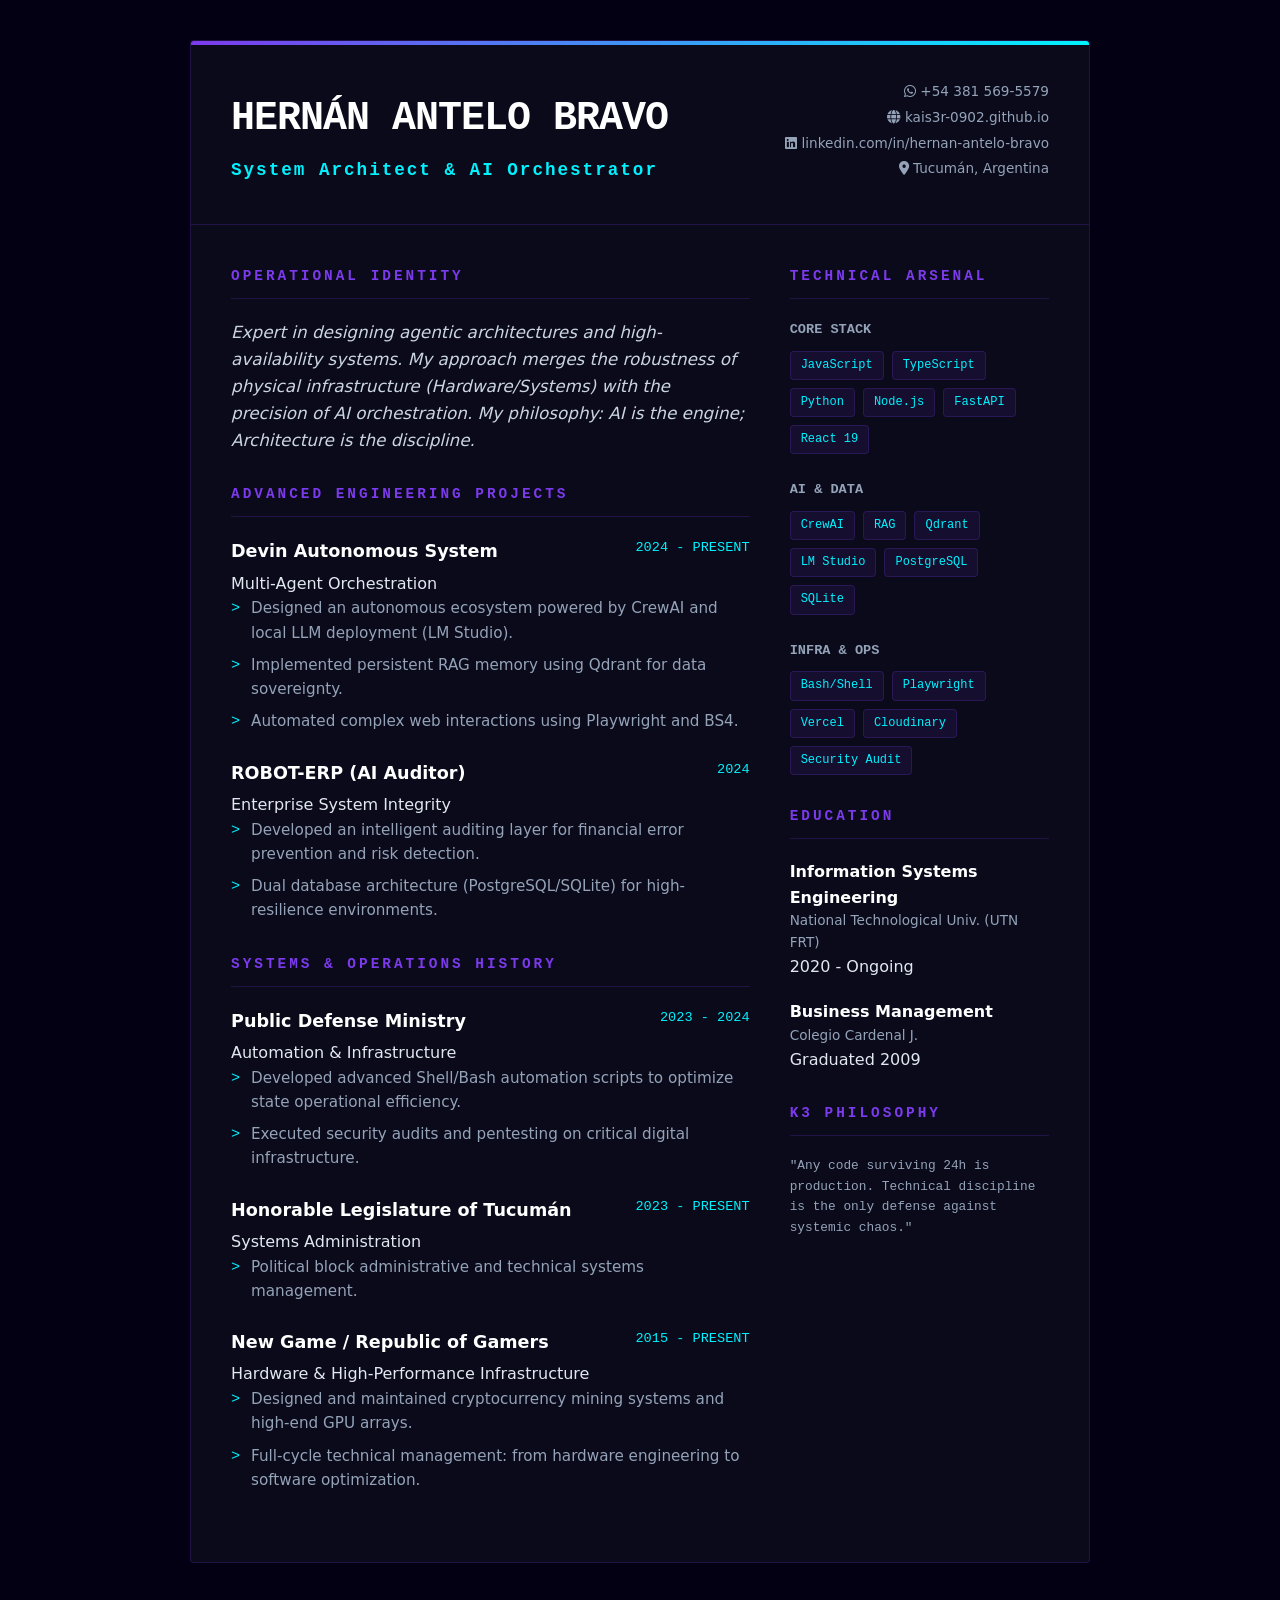
==== CV_EN.html @ 4318dacd "feat: implement premium strategic CVs (ES/EN) and integrate into portfolio" ====
<!DOCTYPE html>
<html lang="en">
<head>
    <meta charset="UTF-8">
    <meta name="viewport" content="width=device-width, initial-scale=1.0">
    <title>CV Hernán Antelo Bravo - System Architect</title>
    <link rel="stylesheet" href="cv-style.css">
    <link rel="stylesheet" href="https://cdnjs.cloudflare.com/ajax/libs/font-awesome/6.5.1/css/all.min.css">
</head>
<body>
    <div class="cv-container">
        <header>
            <div class="header-info">
                <h1>Hernán Antelo Bravo</h1>
                <div class="title">System Architect & AI Orchestrator</div>
            </div>
            <div class="contact-info">
                <div><i class="fab fa-whatsapp"></i> +54 381 569-5579</div>
                <div><i class="fas fa-globe"></i> kais3r-0902.github.io</div>
                <div><i class="fab fa-linkedin"></i> linkedin.com/in/hernan-antelo-bravo</div>
                <div><i class="fas fa-location-dot"></i> Tucumán, Argentina</div>
            </div>
        </header>

        <div class="main-content">
            <div class="left-col">
                <section>
                    <h2>Operational Identity</h2>
                    <p class="summary-text">
                        Expert in designing agentic architectures and high-availability systems. My approach merges the robustness of physical infrastructure (Hardware/Systems) with the precision of AI orchestration. My philosophy: AI is the engine; Architecture is the discipline.
                    </p>
                </section>

                <section>
                    <h2>Advanced Engineering Projects</h2>
                    <div class="experience-item">
                        <div class="exp-header">
                            <h3>Devin Autonomous System</h3>
                            <span class="date">2024 - PRESENT</span>
                        </div>
                        <div class="company">Multi-Agent Orchestration</div>
                        <ul>
                            <li>Designed an autonomous ecosystem powered by CrewAI and local LLM deployment (LM Studio).</li>
                            <li>Implemented persistent RAG memory using Qdrant for data sovereignty.</li>
                            <li>Automated complex web interactions using Playwright and BS4.</li>
                        </ul>
                    </div>

                    <div class="experience-item">
                        <div class="exp-header">
                            <h3>ROBOT-ERP (AI Auditor)</h3>
                            <span class="date">2024</span>
                        </div>
                        <div class="company">Enterprise System Integrity</div>
                        <ul>
                            <li>Developed an intelligent auditing layer for financial error prevention and risk detection.</li>
                            <li>Dual database architecture (PostgreSQL/SQLite) for high-resilience environments.</li>
                        </ul>
                    </div>
                </section>

                <section>
                    <h2>Systems & Operations History</h2>
                    <div class="experience-item">
                        <div class="exp-header">
                            <h3>Public Defense Ministry</h3>
                            <span class="date">2023 - 2024</span>
                        </div>
                        <div class="company">Automation & Infrastructure</div>
                        <ul>
                            <li>Developed advanced Shell/Bash automation scripts to optimize state operational efficiency.</li>
                            <li>Executed security audits and pentesting on critical digital infrastructure.</li>
                        </ul>
                    </div>

                    <div class="experience-item">
                        <div class="exp-header">
                            <h3>Honorable Legislature of Tucumán</h3>
                            <span class="date">2023 - PRESENT</span>
                        </div>
                        <div class="company">Systems Administration</div>
                        <ul>
                            <li>Political block administrative and technical systems management.</li>
                        </ul>
                    </div>

                    <div class="experience-item">
                        <div class="exp-header">
                            <h3>New Game / Republic of Gamers</h3>
                            <span class="date">2015 - PRESENT</span>
                        </div>
                        <div class="company">Hardware & High-Performance Infrastructure</div>
                        <ul>
                            <li>Designed and maintained cryptocurrency mining systems and high-end GPU arrays.</li>
                            <li>Full-cycle technical management: from hardware engineering to software optimization.</li>
                        </ul>
                    </div>
                </section>
            </div>

            <div class="sidebar">
                <section>
                    <h2>Technical Arsenal</h2>
                    <div class="skill-group">
                        <h4>CORE STACK</h4>
                        <div class="skill-list">
                            <span>JavaScript</span><span>TypeScript</span><span>Python</span><span>Node.js</span><span>FastAPI</span><span>React 19</span>
                        </div>
                    </div>
                    <div class="skill-group">
                        <h4>AI & DATA</h4>
                        <div class="skill-list">
                            <span>CrewAI</span><span>RAG</span><span>Qdrant</span><span>LM Studio</span><span>PostgreSQL</span><span>SQLite</span>
                        </div>
                    </div>
                    <div class="skill-group">
                        <h4>INFRA & OPS</h4>
                        <div class="skill-list">
                            <span>Bash/Shell</span><span>Playwright</span><span>Vercel</span><span>Cloudinary</span><span>Security Audit</span>
                        </div>
                    </div>
                </section>

                <section>
                    <h2>Education</h2>
                    <div class="education-item">
                        <div class="edu-header">
                            <h4>Information Systems Engineering</h4>
                            <p>National Technological Univ. (UTN FRT)</p>
                            <span class="date">2020 - Ongoing</span>
                        </div>
                    </div>
                    <div class="education-item">
                        <div class="edu-header">
                            <h4>Business Management</h4>
                            <p>Colegio Cardenal J.</p>
                            <span class="date">Graduated 2009</span>
                        </div>
                    </div>
                </section>

                <section>
                    <h2>K3 Philosophy</h2>
                    <p style="font-size: 0.8rem; color: var(--text-dim); font-family: var(--font-mono);">
                        "Any code surviving 24h is production. Technical discipline is the only defense against systemic chaos."
                    </p>
                </section>
            </div>
        </div>
    </div>
</body>
</html>
---- cv-style.css ----
:root {
    --bg: #030014;
    --surface: #0a0a1a;
    --primary: #7c3aed;
    --secondary: #00f2fe;
    --text: #e2e8f0;
    --text-dim: #94a3b8;
    --border: rgba(124, 58, 237, 0.2);
    --font-main: 'Inter', system-ui, sans-serif;
    --font-mono: 'JetBrains Mono', monospace;
}

* {
    margin: 0;
    padding: 0;
    box-sizing: border-box;
}

body {
    background: var(--bg);
    color: var(--text);
    font-family: var(--font-main);
    line-height: 1.6;
    padding: 40px;
}

.cv-container {
    max-width: 900px;
    margin: 0 auto;
    background: var(--surface);
    border: 1px solid var(--border);
    border-radius: 4px;
    position: relative;
    overflow: hidden;
}

.cv-container::before {
    content: '';
    position: absolute;
    top: 0;
    left: 0;
    width: 100%;
    height: 4px;
    background: linear-gradient(90deg, var(--primary), var(--secondary));
}

header {
    padding: 40px;
    border-bottom: 1px solid var(--border);
    display: flex;
    justify-content: space-between;
    align-items: flex-end;
}

.header-info h1 {
    font-size: 2.5rem;
    font-family: var(--font-mono);
    letter-spacing: -1px;
    text-transform: uppercase;
    color: #fff;
    margin-bottom: 5px;
}

.header-info .title {
    color: var(--secondary);
    font-family: var(--font-mono);
    font-weight: 600;
    font-size: 1.1rem;
    letter-spacing: 2px;
}

.contact-info {
    text-align: right;
    font-size: 0.85rem;
    color: var(--text-dim);
}

.contact-info div {
    margin-bottom: 4px;
}

.main-content {
    display: grid;
    grid-template-columns: 2fr 1fr;
    gap: 40px;
    padding: 40px;
}

section {
    margin-bottom: 30px;
}

h2 {
    font-size: 0.9rem;
    text-transform: uppercase;
    letter-spacing: 3px;
    color: var(--primary);
    border-bottom: 1px solid var(--border);
    padding-bottom: 10px;
    margin-bottom: 20px;
    font-family: var(--font-mono);
}

.summary-text {
    font-size: 1.05rem;
    color: #cbd5e1;
    font-style: italic;
}

.experience-item {
    margin-bottom: 25px;
}

.exp-header {
    display: flex;
    justify-content: space-between;
    margin-bottom: 5px;
}

.exp-header h3 {
    font-size: 1.1rem;
    color: #fff;
}

.exp-header .date {
    font-size: 0.85rem;
    color: var(--secondary);
    font-family: var(--font-mono);
}

.exp-header .company {
    color: var(--text-dim);
    font-weight: 500;
    font-size: 0.9rem;
}

.experience-item ul {
    list-style: none;
    padding-left: 0;
}

.experience-item li {
    position: relative;
    padding-left: 20px;
    margin-bottom: 8px;
    font-size: 0.95rem;
    color: var(--text-dim);
}

.experience-item li::before {
    content: '>';
    position: absolute;
    left: 0;
    color: var(--secondary);
    font-family: var(--font-mono);
}

.sidebar h2 {
    margin-top: 0;
}

.skill-group {
    margin-bottom: 25px;
}

.skill-group h4 {
    font-size: 0.85rem;
    color: var(--text-dim);
    margin-bottom: 10px;
    font-family: var(--font-mono);
}

.skill-list {
    display: flex;
    flex-wrap: wrap;
    gap: 8px;
}

.skill-list span {
    background: rgba(124, 58, 237, 0.1);
    color: var(--secondary);
    padding: 4px 10px;
    border-radius: 4px;
    font-size: 0.75rem;
    border: 1px solid var(--border);
    font-family: var(--font-mono);
}

.education-item {
    margin-bottom: 20px;
}

.edu-header h4 {
    color: #fff;
    font-size: 1rem;
}

.edu-header p {
    color: var(--text-dim);
    font-size: 0.85rem;
}

@media print {
    body {
        padding: 0;
        background: #fff;
        color: #000;
    }
    .cv-container {
        border: none;
        max-width: 100%;
        background: #fff;
    }
    header, h2, .exp-header h3, .edu-header h4 {
        color: #000 !important;
    }
    .exp-header .date, .title, .skill-list span {
        color: #333 !important;
    }
    .cv-container::before { display: none; }
}
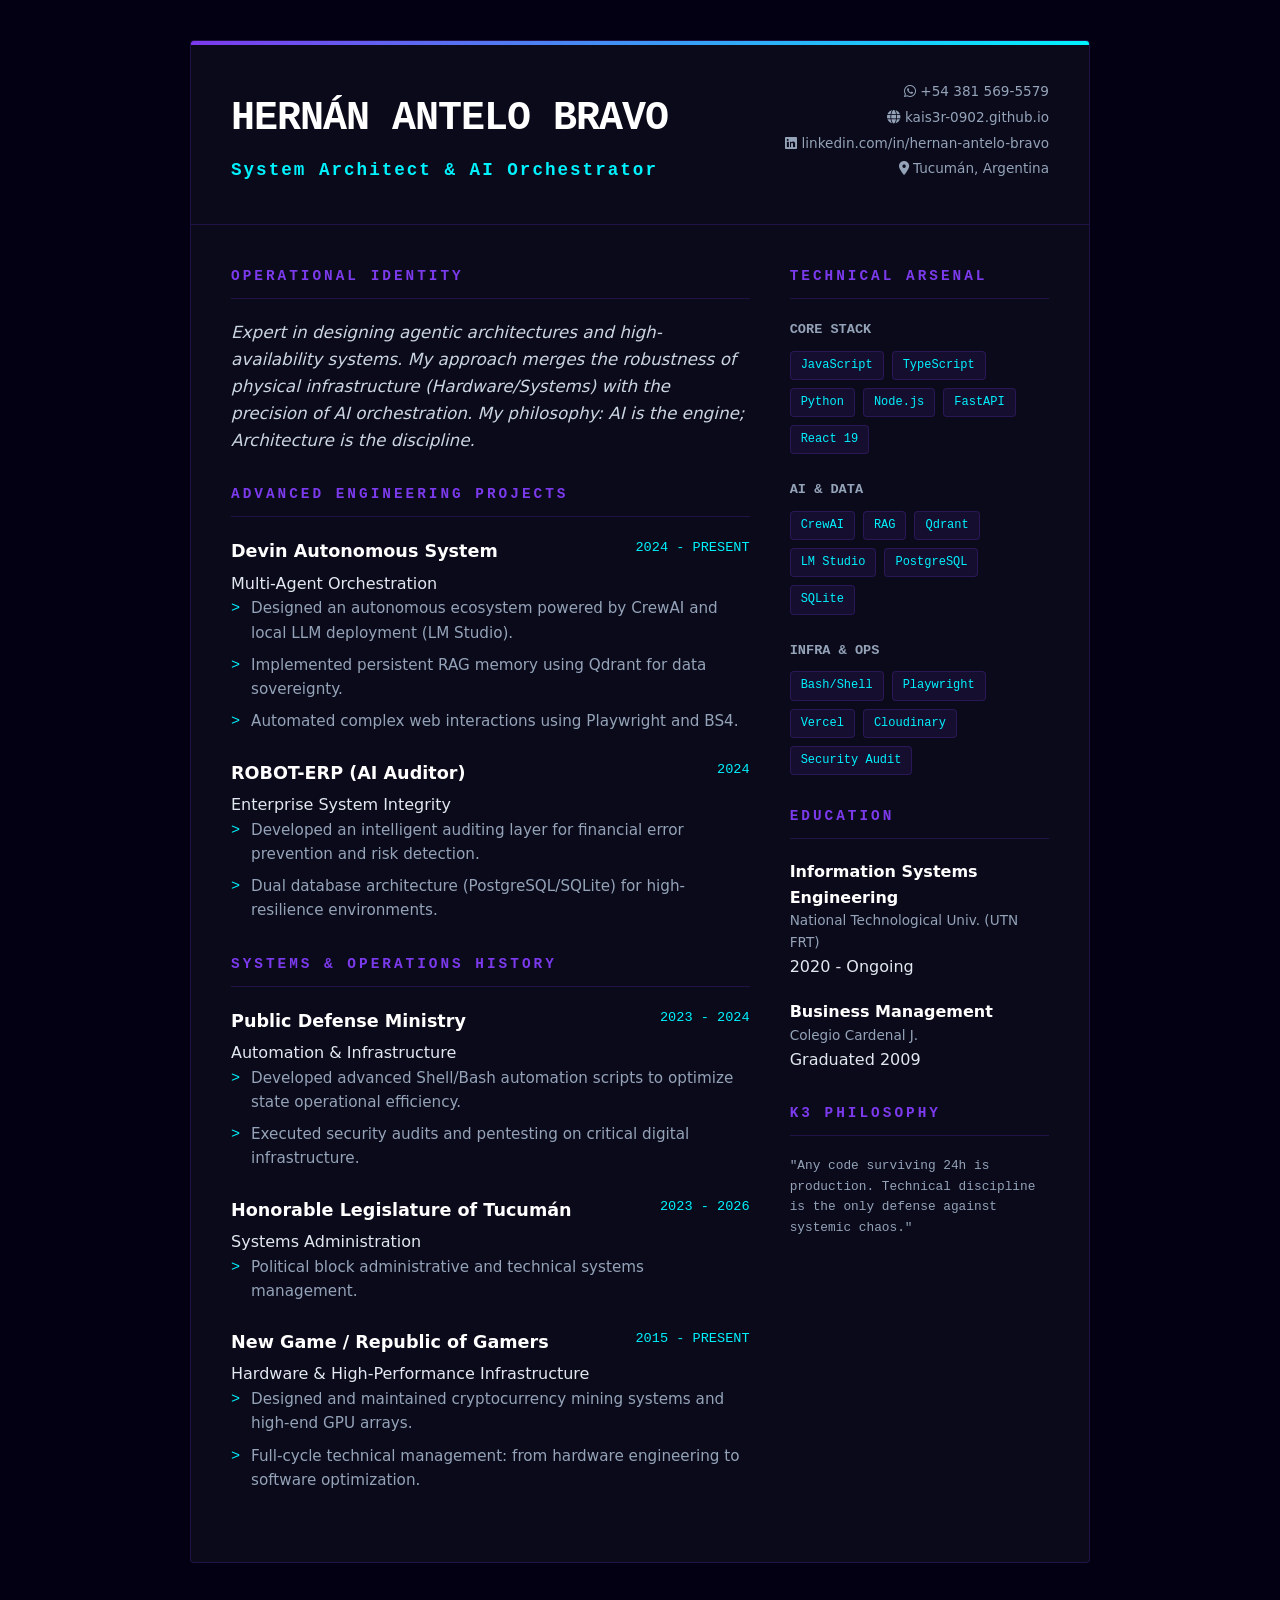
==== commit d39c8f6a: "update professional experience dates for Honorable Legislature of Tucumán in both language versions" ====
--- a/CV_EN.html
+++ b/CV_EN.html
@@ -76,7 +76,7 @@
                     <div class="experience-item">
                         <div class="exp-header">
                             <h3>Honorable Legislature of Tucumán</h3>
-                            <span class="date">2023 - PRESENT</span>
+                            <span class="date">2023 - 2026</span>
                         </div>
                         <div class="company">Systems Administration</div>
                         <ul>
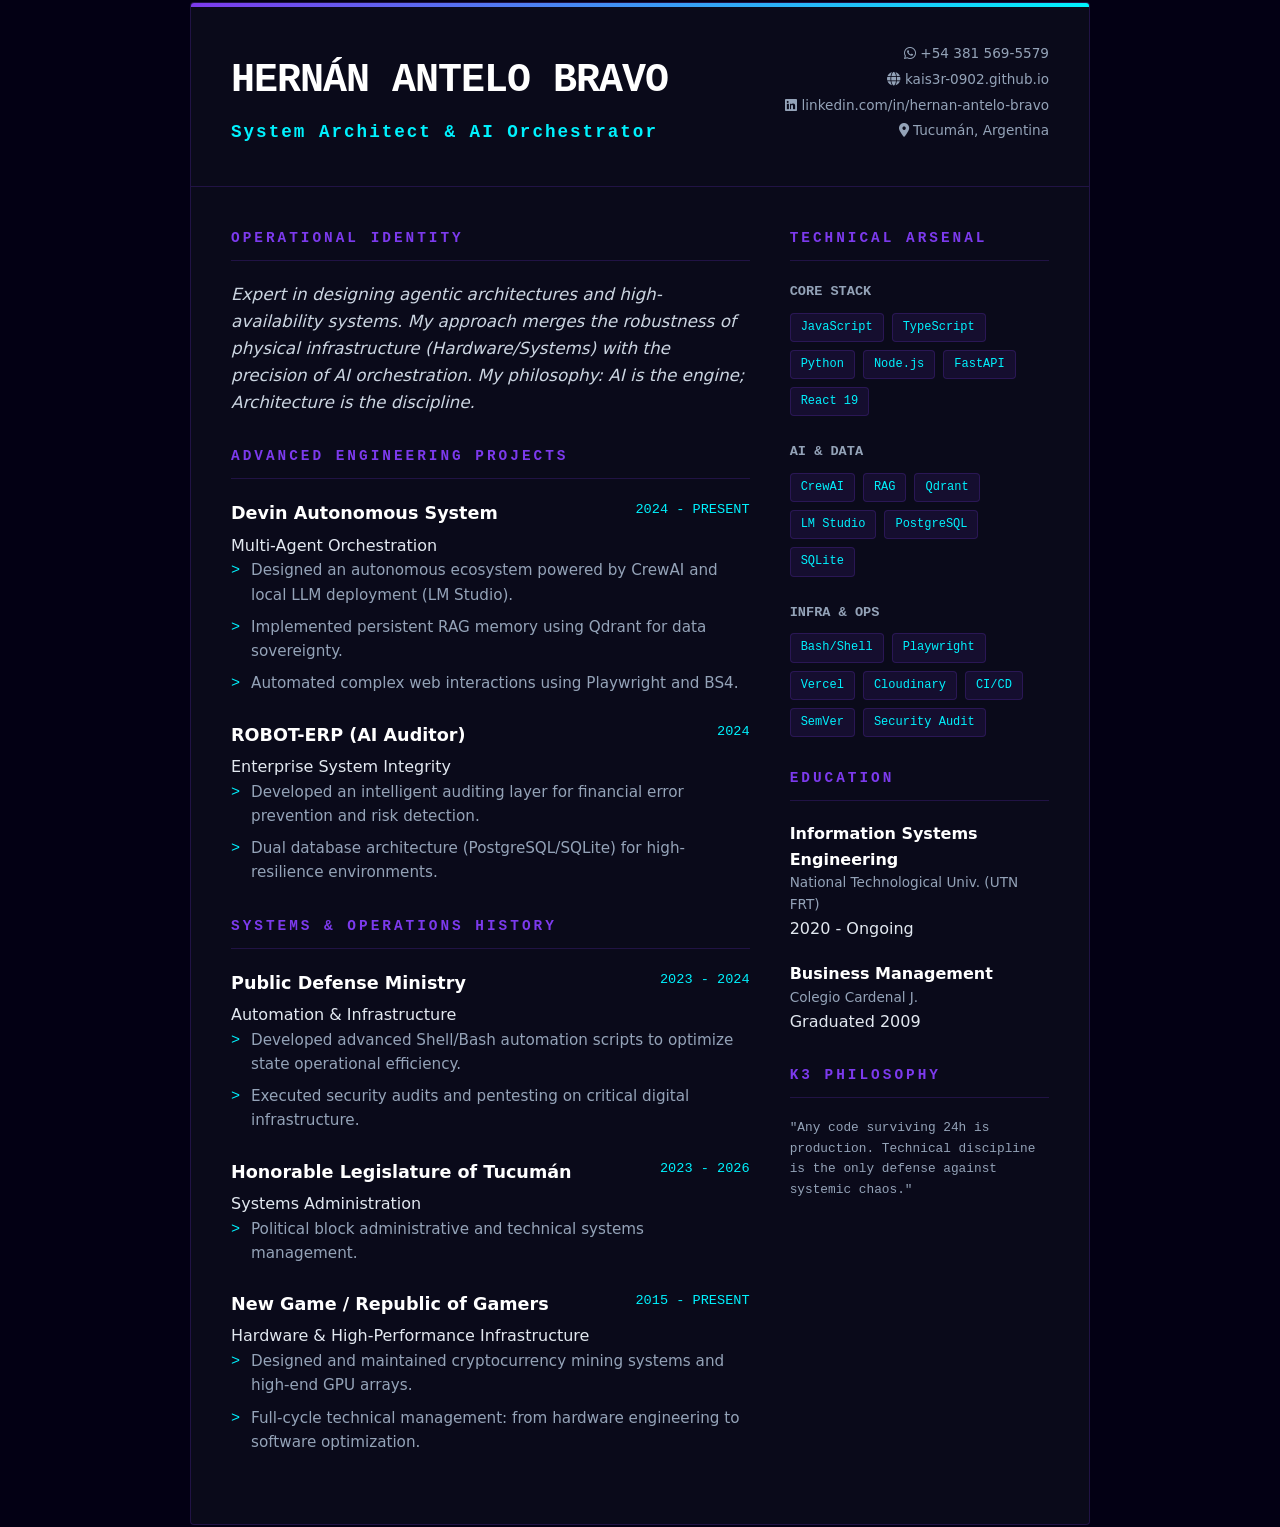
==== commit 63aaf375: "feat: add CI/CD and SemVer documentation to terminal, portfolio, and skills sections" ====
--- a/CV_EN.html
+++ b/CV_EN.html
@@ -116,7 +116,7 @@
                     <div class="skill-group">
                         <h4>INFRA & OPS</h4>
                         <div class="skill-list">
-                            <span>Bash/Shell</span><span>Playwright</span><span>Vercel</span><span>Cloudinary</span><span>Security Audit</span>
+                            <span>Bash/Shell</span><span>Playwright</span><span>Vercel</span><span>Cloudinary</span><span>CI/CD</span><span>SemVer</span><span>Security Audit</span>
                         </div>
                     </div>
                 </section>
--- a/cv-style.css
+++ b/cv-style.css
@@ -21,7 +21,7 @@
     color: var(--text);
     font-family: var(--font-main);
     line-height: 1.6;
-    padding: 40px;
+    padding: 2px;
 }
 
 .cv-container {
@@ -202,20 +202,39 @@
 
 @media print {
     body {
-        padding: 0;
-        background: #fff;
-        color: #000;
-    }
+        -webkit-print-color-adjust: exact !important;
+        print-color-adjust: exact !important;
+        background: var(--bg) !important;
+    }
+
     .cv-container {
-        border: none;
+        border: 1px solid var(--border);
+        background: var(--surface) !important;
         max-width: 100%;
-        background: #fff;
-    }
-    header, h2, .exp-header h3, .edu-header h4 {
-        color: #000 !important;
-    }
-    .exp-header .date, .title, .skill-list span {
-        color: #333 !important;
-    }
-    .cv-container::before { display: none; }
-}
+        box-shadow: none;
+    }
+
+    header,
+    h2,
+    .exp-header h3,
+    .edu-header h4 {
+        color: #fff !important;
+    }
+
+    .exp-header .date,
+    .title,
+    .skill-list span {
+        color: var(--secondary) !important;
+    }
+
+    .cv-container::before {
+        display: block;
+        -webkit-print-color-adjust: exact !important;
+        print-color-adjust: exact !important;
+    }
+
+    /* Evitar cortes de página en medio de secciones */
+    section {
+        page-break-inside: avoid;
+    }
+}
